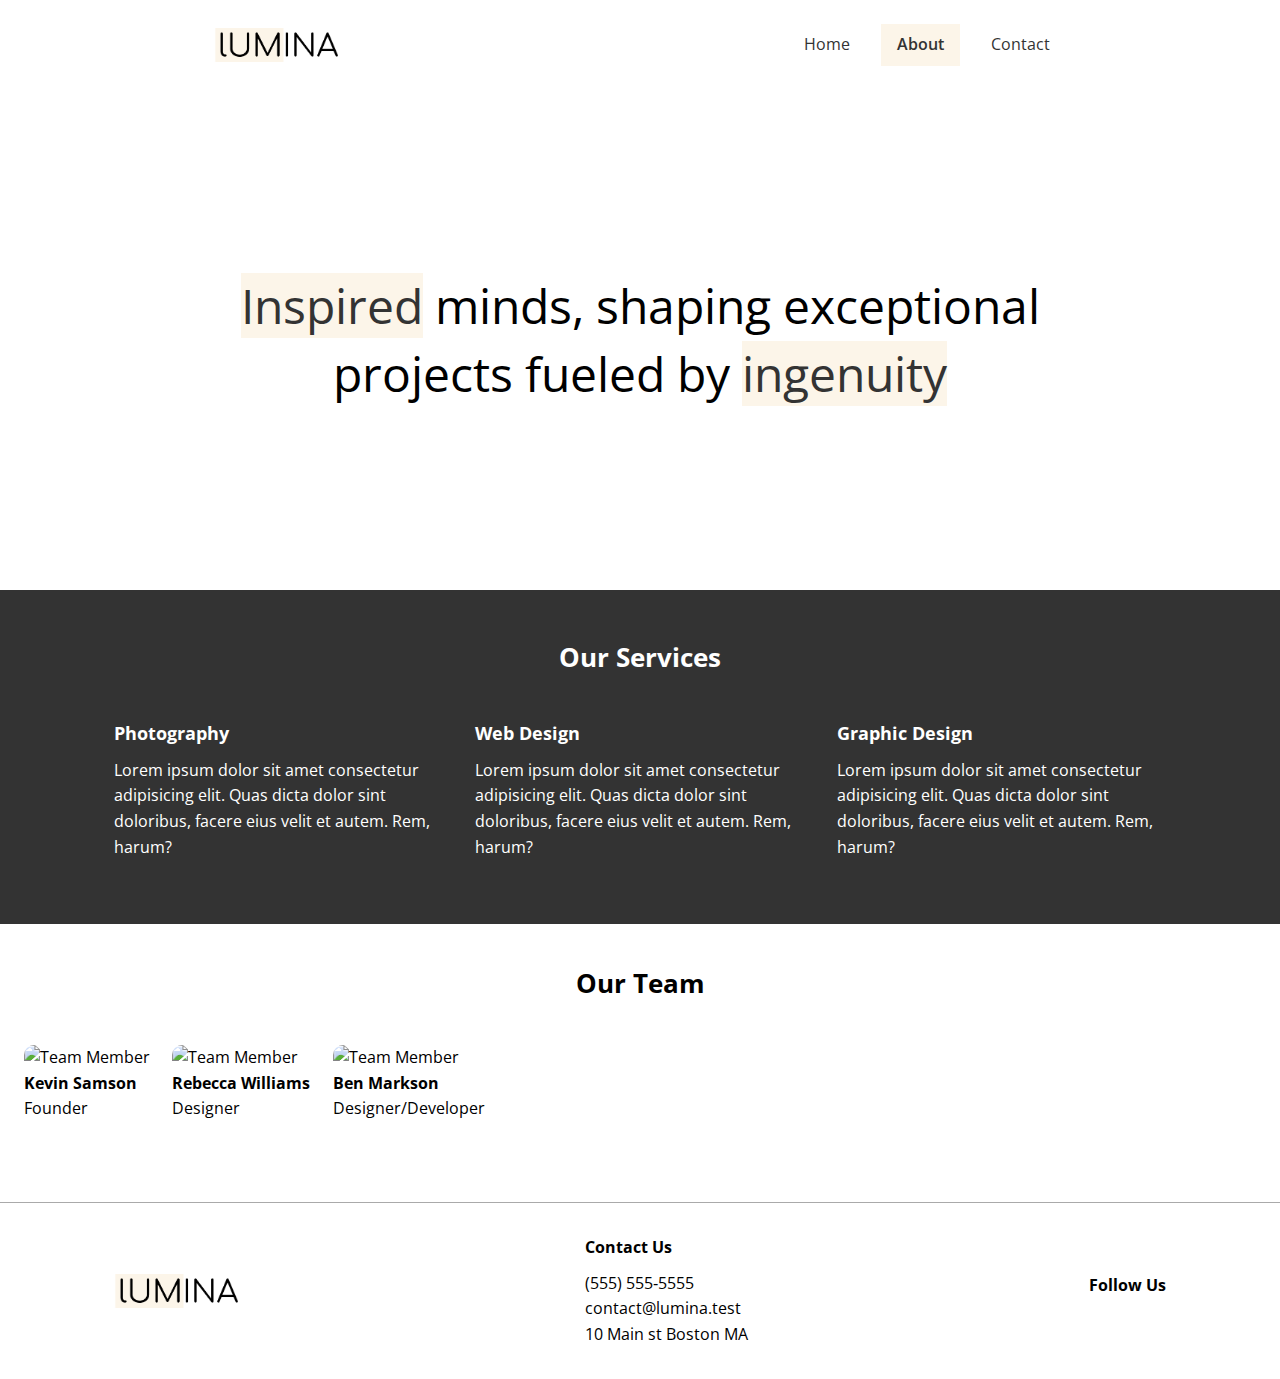
==== about.html @ e6e72981 "Initial commit" ====
<!DOCTYPE html>
<html lang="en">
    <head>
        <meta charset="UTF-8">
        <meta name="viewport" content="width=device-width, initial-scale=1.0">
        <link rel="preconnect" href="https://fonts.googleapis.com">
    <link rel="preconnect" href="https://fonts.gstatic.com" crossorigin>
    <link href="https://fonts.googleapis.com/css2?family=Open+Sans:ital,wght@0,300..800;1,300..800&display=swap" rel="stylesheet">
    <link rel="stylesheet" href="https://cdnjs.cloudflare.com/ajax/libs/font-awesome/6.6.0/css/all.min.css" 
    integrity="sha512-Kc323vGBEqzTmouAECnVceyQqyqdsSiqLQISBL29aUW4U/M7pSPA/gEUZQqv1cwx4OnYxTxve5UMg5GT6L4JJg==" crossorigin="anonymous" 
    referrerpolicy="no-referrer" />
    <link rel="stylesheet" href="styles.css">
    <link rel="icon" href="/My-Challenges-Projects/Projects/LuminaWebsiteProject/MyVersion/images/favicon.ico">
        <title>About Lumina Creative</title>   
    </head>
    <body>
        <header>
    <div class="container container-sm header-flex">
              <img class="logo" src="images/logo.png" alt="Lumina Logo" />
            <nav>
            <ul class="header-right container-sm">
              <li><a href="index.html">Home</a></li>
              <li><a class="current" href="about.html">About</a></li>
              <li><a href="contact.html">Contact</a></li> 
              </ul>  
            </nav>
        </div>
          </header>
          <section class="hero">
            <div class="container container-sm">
              <h2><span class="bg-primary">Inspired</span> minds, shaping exceptional projects fueled by <span class="bg-primary">ingenuity</span></h2>
            </div>
          </section>
          <section class="services bg-dark">
            <div class="container">
                <h2 class="section-heading">Our Services</h2>
                <div class="service-flex">
                    <div class="service-item">
                        <h4>Photography</h4>
                        <p>Lorem ipsum dolor sit amet consectetur adipisicing elit. Quas dicta dolor sint doloribus, facere eius velit et autem. Rem, harum?</p>
                    </div>
                    <div class="service-item">
                        <h4>Web Design</h4>
                        <p>Lorem ipsum dolor sit amet consectetur adipisicing elit. Quas dicta dolor sint doloribus, facere eius velit et autem. Rem, harum?</p>
                    </div>
                    <div class="service-item">
                        <h4>Graphic Design</h4>
                        <p>Lorem ipsum dolor sit amet consectetur adipisicing elit. Quas dicta dolor sint doloribus, facere eius velit et autem. Rem, harum?</p>
                    </div>
                </div>
            </div>
          </section>
          <section class="team">
            <div class="container container-lg">
                <h2 class="section-heading">Our Team</h2>
                <div class="team-flex">
                    <div class="team-item">
                        <img src="/My-Challenges-Projects/Projects/LuminaWebsiteProject/MyVersion/images/team1.jpg" alt="Team Member">
                        <h4>Kevin Samson</h4>
                        <p>Founder</p>
                    </div>
                    <div class="team-item">
                        <img src="/My-Challenges-Projects/Projects/LuminaWebsiteProject/MyVersion/images/team2.jpg" alt="Team Member">
                        <h4>Rebecca Williams</h4>
                        <p>Designer</p>
                    </div>
                    <div class="team-item">
                        <img src="/My-Challenges-Projects/Projects/LuminaWebsiteProject/MyVersion/images/team3.jpg" alt="Team Member">
                        <h4>Ben Markson</h4>
                        <p>Designer/Developer</p>
                    </div>
                </div>
            </div>
          </section>
          <footer class="footer">
            <div class="container footer-flex">
              <img class="logo" src="images/logo.png" alt="Lumina Logo" />
              <div>
                <h4>Contact Us</h4>
                <ul>
                  <li>&#40;555&#41; 555&#8209;5555</li>
                  <li>contact@lumina.test</li>
                  <li>10 Main st Boston MA</li>
                </ul>
              </div>
          <div>
          <h4>Follow Us</h4>
          <a href="index.html"><i class="fab fa-facebook fa-2x"></i></a>
          <a href="index.html"><i class="fab fa-twitter fa-2x"></i></a>
          <a href="index.html"><i class="fab fa-instagram fa-2x"></i></a>
          <a href="index.html"><i class="fab fa-pinterest fa-2x"></i></a>
          <a href="index.html"><i class="fab fa-tumblr fa-2x"></i></a>
          </div>
            </div>
          </footer>
<body>
    
</body>
</html>
---- styles.css ----
* {
    padding: 0;
    margin: 0;
    box-sizing: border-box;
}

:root {
    --primary-color: #fcf5e9;
    --dark-color: #333;
    --container-normal: 1100px;
    --container-wide: 1400px;
    --container-narrow: 900px;
}

body {
    font-family: 'Open Sans', sans-serif;
    line-height: 1.6;
}

a {
    text-decoration: none;
    color: #333;
}

ul {
    list-style: none;
}

img {
    max-width: 100%;
}


/* Utility Classes */

.bg-primary {
    background-color: var(--primary-color);
    color: #333;
}

.bg-dark {
    background-color: var(--dark-color);
    color: #fff;
}

.bg-dark .bg-primary {
    padding: 0 0.3rem;
}

.btn {
    display: inline-block;
    background-color: transparent;
    color: inherit;
    font-family: inherit;
    font-size: inherit;
    width: 100%;
    padding: 1rem 2rem;
    border: 1px solid #333;
    cursor: pointer;
}

.btn:hover {
    background-color: #333;
    color: #fff;
}

.visually-hidden {
    clip: rect(0 0 0 0);
    clip-path: inset(50%);
    height: 1px;
    overflow: hidden;
    position: absolute;
    white-space: nowrap;
    width: 1px;
  }

.container {
    max-width: var(--container-normal);
    margin: auto;
    padding: 0 1.5rem;
}

.container-lg {
    max-width: var(--container-wide);
}

.container-sm {
    max-width: var(--container-narrow);
}

.section-heading {
    text-align: center;
    margin-bottom: 40px;
    font-size: 1.6rem;
}


/* Header */

.header-flex {
    display: flex;
    justify-content: space-between;
    align-items: center;
    margin: 1.5rem auto;
}

.logo {
    width: 130px;
}

.header-right {
    display: flex;
    align-items: center;
    gap: 15px;
}

.header-right a {
    display: inline-block;
    padding: 0.5rem 1rem;
}

.header-right a:hover {
    display: inline-block;
    background-color: var(--primary-color);
    padding: 0.5rem 1rem;
}

.header-right .current {
    display: inline-block;
    background-color: var(--primary-color);
    padding: 0.5rem 1rem;
    font-weight: 600;
}

/* Hero Text */

.hero {
    height: 500px;
    display: flex;
    justify-content: center;
    align-items: center;
    text-align: center;
}

.hero h2 {
    font-size: 3rem;
    font-weight: normal;
    line-height: 1.4;
}

/* Gallery section */


.gallery-flex {
    display: flex;
    flex-wrap: wrap;
    justify-content: center;
    gap: 20px;
}

.gallery-item {
    width: calc(33.333% - 20px);
    border-radius: 10px;
}

.gallery-item img {
    border-radius: 10px;
}

.gallery-item a:hover {
    opacity: 0.9;
}

/* Footer */

.footer {
    border-top: 1px solid #aaa;
    padding: 2rem 1.5rem;
    margin-top: 2rem;
}

.footer h4 {
    margin-bottom: 10px;
    font-size: 1rem;
}

.footer-flex {
    display: flex;
    justify-content: space-between;
    align-items: center;
}

.social i {
    padding: 0 3px;
}

/* Services */

.services {
    padding: 3rem 0 4rem;
}


.service-item h4 {
    font-size: 1.1rem;
    margin-bottom: 0.7rem;
}


.service-flex {
    display: flex;
    justify-content: center;
    align-items: center;
    gap: 2rem;
}

/* Team */

.team {
    margin: 40px auto;
}

.team-flex {
    display: flex;
    gap: 1.4rem;
    padding-bottom: 40px;
}

.team-item img {
    border-radius: 10px;
}

/* Contact */

.contact {
    padding: 3rem 0 4rem;
}

.contact p {
    text-align: center;
    margin-bottom: 2rem;
}

.form-group {
    margin: 2rem 0;  
}

.contact input, .contact textarea {
    border: none;
    border-bottom: 1px solid #333;
    width: 100%;
    font-family: inherit;
    font-size: inherit;
    padding-bottom: 1rem;
} 

.contact textarea {
    height: 200px; 
}

.contact input:focus, .contact textarea:focus {
    outline: none;
}

 

/* Media Queries */

@media(max-width: 768px) {
    
    .header-flex, .service-flex, .team-flex {
        flex-direction: column;
        gap: 1.5rem;
    }

    .hero {
        height: 300px;
    }

    .hero h2 {
        font-size: 1.8rem;
    }

    .gallery-item {
        width: calc(50% - 20px);
    }

    .footer-flex {
        flex-direction: column; 
        text-align: center;
        gap: 1.5rem;
    }

}
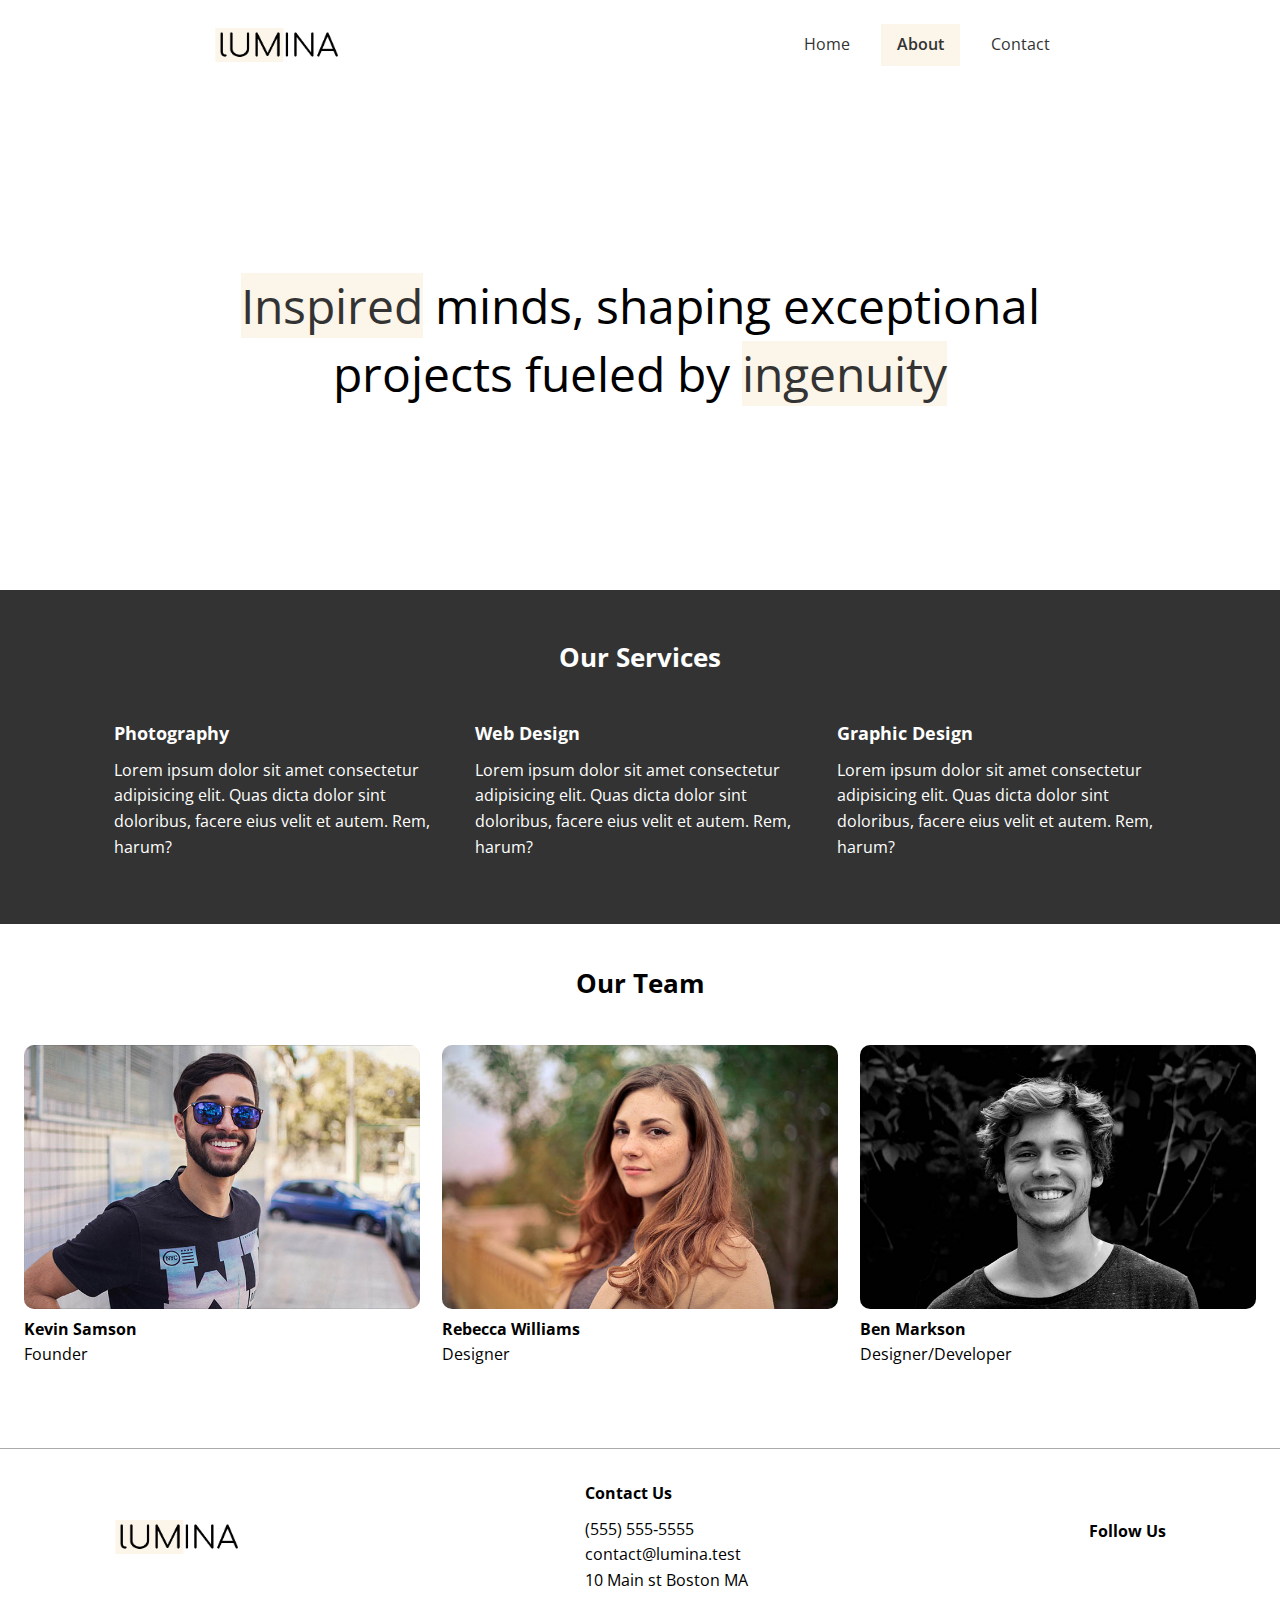
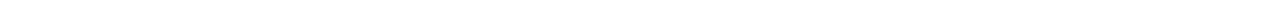
==== commit 6b10e384: "Updated all image location paths" ====
--- a/about.html
+++ b/about.html
@@ -10,7 +10,7 @@
     integrity="sha512-Kc323vGBEqzTmouAECnVceyQqyqdsSiqLQISBL29aUW4U/M7pSPA/gEUZQqv1cwx4OnYxTxve5UMg5GT6L4JJg==" crossorigin="anonymous" 
     referrerpolicy="no-referrer" />
     <link rel="stylesheet" href="styles.css">
-    <link rel="icon" href="/My-Challenges-Projects/Projects/LuminaWebsiteProject/MyVersion/images/favicon.ico">
+    <link rel="icon" href="images/favicon.ico">
         <title>About Lumina Creative</title>   
     </head>
     <body>
@@ -55,17 +55,17 @@
                 <h2 class="section-heading">Our Team</h2>
                 <div class="team-flex">
                     <div class="team-item">
-                        <img src="/My-Challenges-Projects/Projects/LuminaWebsiteProject/MyVersion/images/team1.jpg" alt="Team Member">
+                        <img src="images/team1.jpg" alt="Team Member">
                         <h4>Kevin Samson</h4>
                         <p>Founder</p>
                     </div>
                     <div class="team-item">
-                        <img src="/My-Challenges-Projects/Projects/LuminaWebsiteProject/MyVersion/images/team2.jpg" alt="Team Member">
+                        <img src="images/team2.jpg" alt="Team Member">
                         <h4>Rebecca Williams</h4>
                         <p>Designer</p>
                     </div>
                     <div class="team-item">
-                        <img src="/My-Challenges-Projects/Projects/LuminaWebsiteProject/MyVersion/images/team3.jpg" alt="Team Member">
+                        <img src="images/team3.jpg" alt="Team Member">
                         <h4>Ben Markson</h4>
                         <p>Designer/Developer</p>
                     </div>
@@ -96,4 +96,4 @@
 <body>
     
 </body>
-</html>+</html>
